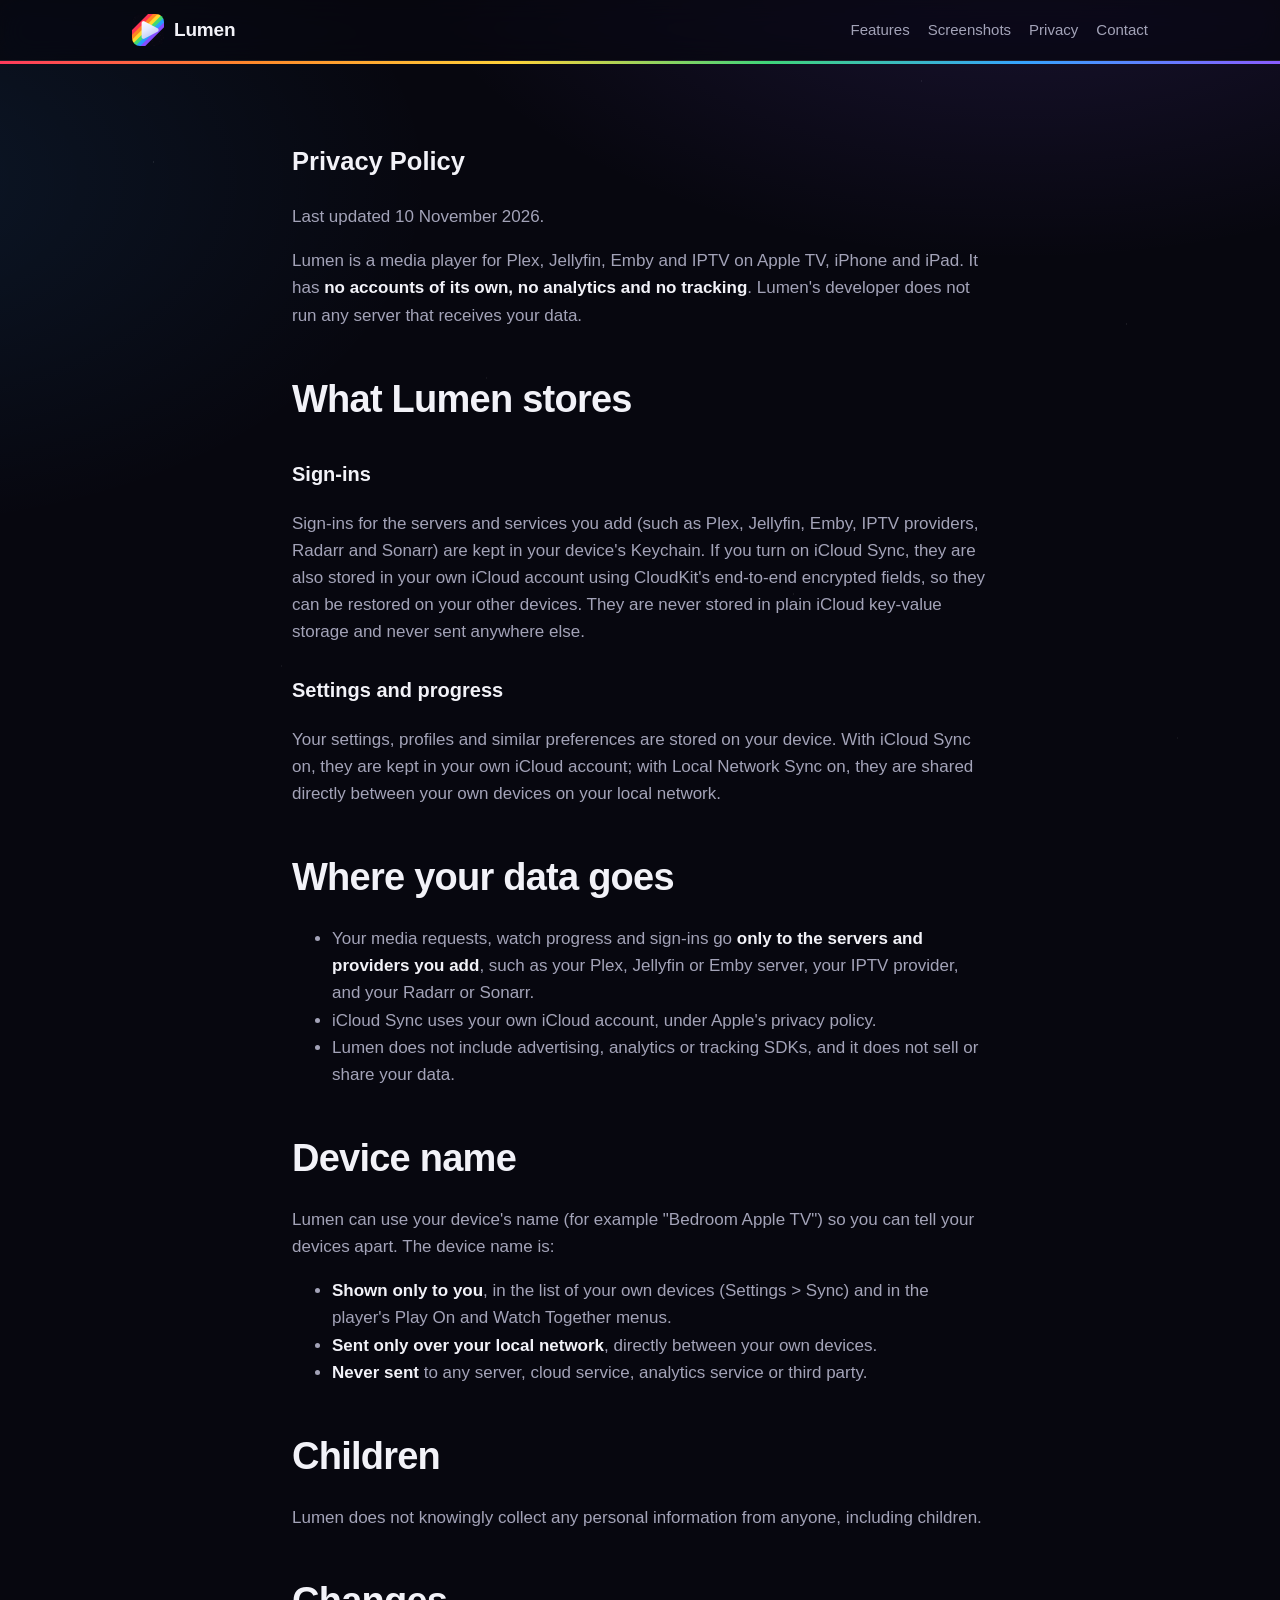
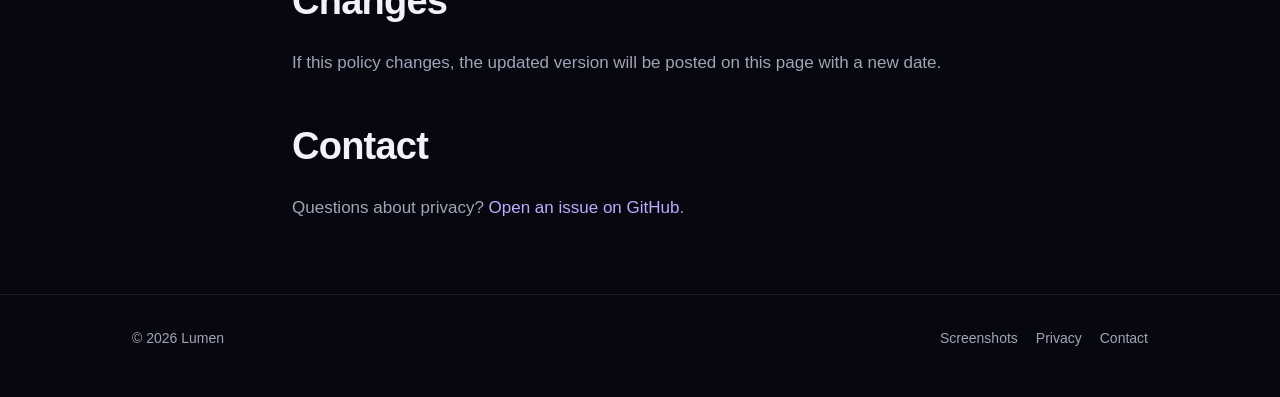
==== privacy/index.html @ 0576697c "Lumen website: home, privacy policy and screenshots page Co-Authored-By: Claude Opus 5.5 <noreply@an" ====
<!doctype html>
<html lang="en">
<head>
  <meta charset="utf-8">
  <meta name="viewport" content="width=device-width, initial-scale=1">
  <title>Privacy Policy – Lumen</title>
  <meta name="description" content="How Lumen handles your data: no analytics, no tracking, no accounts of its own.">
  <meta name="theme-color" content="#07070f">
  <link rel="icon" type="image/png" href="/assets/favicon.png">
  <link rel="stylesheet" href="/assets/style.css">
</head>
<body>
  <header class="site-header">
    <div class="wrap">
      <a class="brand" href="/"><img src="/assets/icon.png" alt="">Lumen</a>
      <nav class="nav">
        <a href="/#features">Features</a>
        <a href="/screenshots/" class="hide-sm">Screenshots</a>
        <a href="/privacy/">Privacy</a>
        <a href="/#contact" class="hide-sm">Contact</a>
      </nav>
    </div>
  </header>
  <div class="rainbow-bar"></div>

  <main>
    <section>
      <div class="wrap prose">
        <h1>Privacy Policy</h1>
        <p>Last updated 10 November 2026.</p>
        <p>Lumen is a media player for Plex, Jellyfin, Emby and IPTV on Apple TV, iPhone and iPad. It has <strong>no accounts of its own, no analytics and no tracking</strong>. Lumen's developer does not run any server that receives your data.</p>

        <h2>What Lumen stores</h2>
        <h3>Sign-ins</h3>
        <p>Sign-ins for the servers and services you add (such as Plex, Jellyfin, Emby, IPTV providers, Radarr and Sonarr) are kept in your device's Keychain. If you turn on iCloud Sync, they are also stored in your own iCloud account using CloudKit's end-to-end encrypted fields, so they can be restored on your other devices. They are never stored in plain iCloud key-value storage and never sent anywhere else.</p>
        <h3>Settings and progress</h3>
        <p>Your settings, profiles and similar preferences are stored on your device. With iCloud Sync on, they are kept in your own iCloud account; with Local Network Sync on, they are shared directly between your own devices on your local network.</p>

        <h2>Where your data goes</h2>
        <ul>
          <li>Your media requests, watch progress and sign-ins go <strong>only to the servers and providers you add</strong>, such as your Plex, Jellyfin or Emby server, your IPTV provider, and your Radarr or Sonarr.</li>
          <li>iCloud Sync uses your own iCloud account, under Apple's privacy policy.</li>
          <li>Lumen does not include advertising, analytics or tracking SDKs, and it does not sell or share your data.</li>
        </ul>

        <h2>Device name</h2>
        <p>Lumen can use your device's name (for example "Bedroom Apple TV") so you can tell your devices apart. The device name is:</p>
        <ul>
          <li><strong>Shown only to you</strong>, in the list of your own devices (Settings &gt; Sync) and in the player's Play On and Watch Together menus.</li>
          <li><strong>Sent only over your local network</strong>, directly between your own devices.</li>
          <li><strong>Never sent</strong> to any server, cloud service, analytics service or third party.</li>
        </ul>

        <h2>Children</h2>
        <p>Lumen does not knowingly collect any personal information from anyone, including children.</p>

        <h2>Changes</h2>
        <p>If this policy changes, the updated version will be posted on this page with a new date.</p>

        <h2>Contact</h2>
        <p>Questions about privacy? <a href="https://github.com/SamPhoenix91/lumen-site/issues">Open an issue on GitHub</a>.</p>
      </div>
    </section>
  </main>

  <footer class="site-footer">
    <div class="wrap">
      <span>© 2026 Lumen</span>
      <nav>
        <a href="/screenshots/">Screenshots</a>
        <a href="/privacy/">Privacy</a>
        <a href="/#contact">Contact</a>
      </nav>
    </div>
  </footer>
</body>
</html>
---- assets/style.css ----
:root {
  --bg: #07070f;
  --bg-2: #0e0e1c;
  --card: rgba(255, 255, 255, 0.045);
  --card-border: rgba(255, 255, 255, 0.09);
  --text: #f2f2f8;
  --muted: #a3a3b8;
  --accent: #8f7cff;
  --rainbow: linear-gradient(90deg, #ff3b5c, #ff8a2a, #ffd23a, #3fd47a, #36a3ff, #8a5cff);
  --radius: 18px;
  --max: 1080px;
  color-scheme: dark;
}

* { box-sizing: border-box; }

html { scroll-behavior: smooth; }

body {
  margin: 0;
  background: var(--bg);
  color: var(--text);
  font: 17px/1.6 -apple-system, BlinkMacSystemFont, "SF Pro Text", "Segoe UI", Roboto, Helvetica, Arial, sans-serif;
  -webkit-font-smoothing: antialiased;
  min-height: 100vh;
  /* faint starfield, like the app icon */
  background-image:
    radial-gradient(1px 1px at 12% 18%, rgba(255,255,255,.55), transparent 60%),
    radial-gradient(1px 1px at 72% 9%, rgba(255,255,255,.45), transparent 60%),
    radial-gradient(1px 1px at 38% 42%, rgba(255,255,255,.35), transparent 60%),
    radial-gradient(1px 1px at 88% 36%, rgba(255,255,255,.5), transparent 60%),
    radial-gradient(1px 1px at 22% 74%, rgba(255,255,255,.35), transparent 60%),
    radial-gradient(1px 1px at 62% 66%, rgba(255,255,255,.45), transparent 60%),
    radial-gradient(1px 1px at 92% 82%, rgba(255,255,255,.35), transparent 60%),
    radial-gradient(1px 1px at 5% 48%, rgba(255,255,255,.4), transparent 60%),
    radial-gradient(900px 500px at 80% -10%, rgba(138, 92, 255, 0.16), transparent 70%),
    radial-gradient(800px 500px at -10% 20%, rgba(54, 163, 255, 0.10), transparent 70%);
  background-attachment: fixed;
}

a { color: #b9adff; text-decoration: none; }
a:hover { text-decoration: underline; }

.wrap { max-width: var(--max); margin: 0 auto; padding: 0 16px; }
@media (min-width: 720px) { .wrap { padding: 0 32px; } }

/* Header */
.site-header {
  position: sticky; top: 0; z-index: 10;
  backdrop-filter: saturate(160%) blur(14px);
  -webkit-backdrop-filter: saturate(160%) blur(14px);
  background: rgba(7, 7, 15, 0.72);
  border-bottom: 1px solid var(--card-border);
}
.site-header .wrap { display: flex; align-items: center; justify-content: space-between; height: 60px; gap: 16px; }
.brand { display: flex; align-items: center; gap: 10px; color: var(--text); font-weight: 700; font-size: 19px; letter-spacing: -0.01em; }
.brand:hover { text-decoration: none; }
.brand img { width: 32px; height: 32px; border-radius: 8px; }
.nav { display: flex; gap: 18px; font-size: 15px; }
.nav a { color: var(--muted); }
.nav a:hover { color: var(--text); text-decoration: none; }
@media (max-width: 520px) { .nav .hide-sm { display: none; } }

/* Rainbow rule */
.rainbow-bar { height: 3px; background: var(--rainbow); }

/* Hero */
.hero { padding: 72px 0 56px; text-align: center; }
.hero img.icon {
  width: 132px; height: 132px; border-radius: 30px;
  box-shadow: 0 20px 60px rgba(138, 92, 255, 0.35), 0 0 0 1px rgba(255,255,255,.08);
}
.hero h1 { font-size: clamp(40px, 8vw, 68px); line-height: 1.05; margin: 28px 0 14px; letter-spacing: -0.03em; }
.grad { background: var(--rainbow); -webkit-background-clip: text; background-clip: text; color: transparent; }
.hero p.lede { font-size: clamp(18px, 2.4vw, 22px); color: var(--muted); max-width: 720px; margin: 0 auto; }
.chips { display: flex; flex-wrap: wrap; justify-content: center; gap: 8px; margin-top: 28px; }
.chip { font-size: 14px; padding: 6px 12px; border-radius: 999px; background: var(--card); border: 1px solid var(--card-border); color: var(--text); }

/* Sections */
section { padding: 56px 0; }
section h2 { font-size: clamp(28px, 4.5vw, 38px); letter-spacing: -0.02em; margin: 0 0 8px; }
section .sub { color: var(--muted); margin: 0 0 32px; max-width: 760px; }

.grid { display: grid; gap: 16px; grid-template-columns: 1fr; }
@media (min-width: 640px) { .grid { grid-template-columns: repeat(2, 1fr); } }
@media (min-width: 960px) { .grid.three { grid-template-columns: repeat(3, 1fr); } }

.card {
  background: var(--card);
  border: 1px solid var(--card-border);
  border-radius: var(--radius);
  padding: 22px;
}
.card h3 { margin: 0 0 6px; font-size: 18px; letter-spacing: -0.01em; }
.card p { margin: 0; color: var(--muted); font-size: 15.5px; }
.card .dot { display: inline-block; width: 10px; height: 10px; border-radius: 50%; margin-right: 8px; vertical-align: 1px; }

.c1 { background: #ff3b5c; } .c2 { background: #ff8a2a; } .c3 { background: #ffd23a; }
.c4 { background: #3fd47a; } .c5 { background: #36a3ff; } .c6 { background: #8a5cff; }

/* Privacy */
.privacy { border-top: 1px solid var(--card-border); }
.privacy ul { padding-left: 20px; margin: 0; }
.privacy li { margin: 0 0 10px; color: var(--muted); }
.privacy li strong { color: var(--text); }
.prose { max-width: 760px; }
.prose h2 { margin-top: 40px; }
.prose h3 { margin-top: 28px; font-size: 20px; }
.prose p, .prose li { color: var(--muted); }
.prose strong { color: var(--text); }

/* Screenshots */
.shots { display: grid; gap: 16px; grid-template-columns: 1fr; }
@media (min-width: 720px) { .shots { grid-template-columns: repeat(2, 1fr); } }
.shots figure { margin: 0; }
.shots img { width: 100%; height: auto; border-radius: 14px; border: 1px solid var(--card-border); display: block; }
.shots figcaption { color: var(--muted); font-size: 14px; margin-top: 8px; }
.empty { color: var(--muted); padding: 40px 22px; text-align: center; }

/* Footer */
.site-footer { border-top: 1px solid var(--card-border); padding: 32px 0 48px; color: var(--muted); font-size: 14px; }
.site-footer .wrap { display: flex; flex-wrap: wrap; justify-content: space-between; gap: 12px; }
.site-footer nav { display: flex; gap: 18px; }
.site-footer a { color: var(--muted); }
.site-footer a:hover { color: var(--text); }
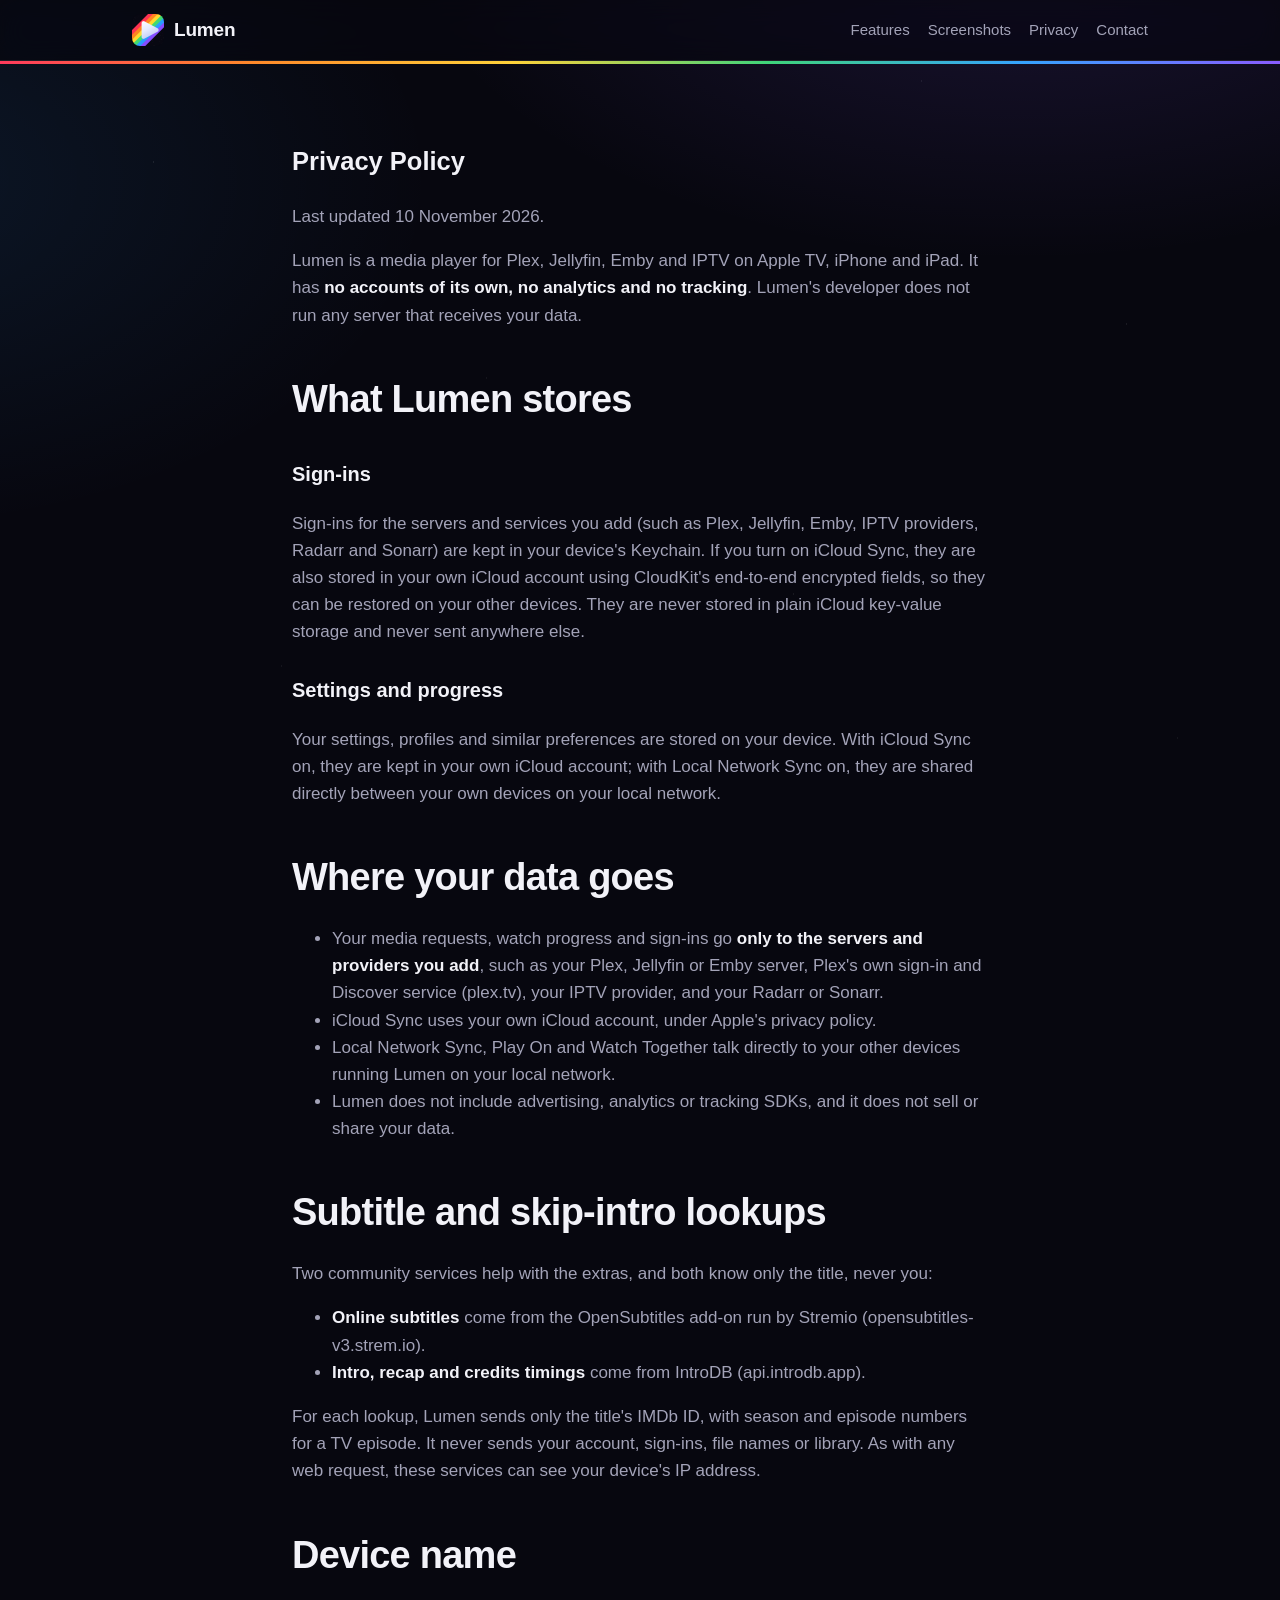
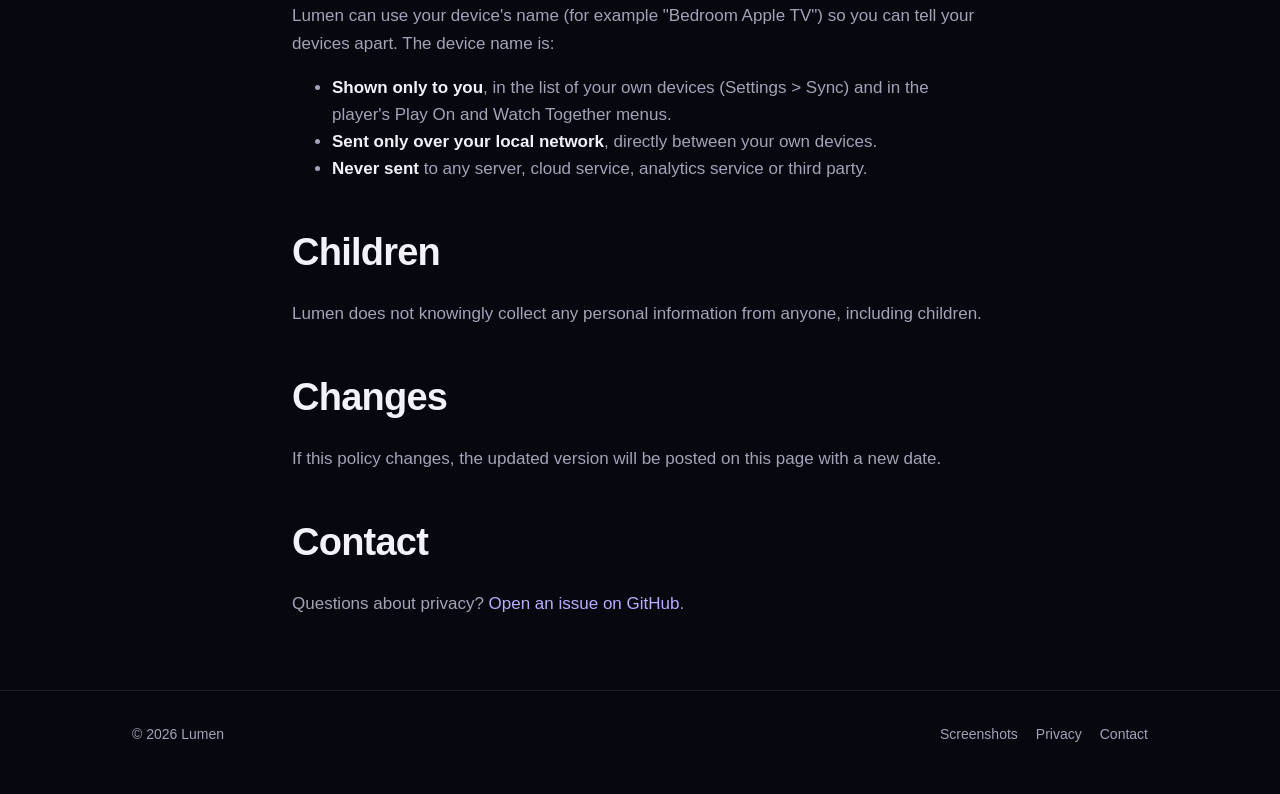
==== commit ef6fbb24: "Name the subtitle and skip-intro lookups Co-Authored-By: Claude Opus 5.5 <noreply@anthropic.com>" ====
--- a/privacy/index.html
+++ b/privacy/index.html
@@ -38,10 +38,19 @@
 
         <h2>Where your data goes</h2>
         <ul>
-          <li>Your media requests, watch progress and sign-ins go <strong>only to the servers and providers you add</strong>, such as your Plex, Jellyfin or Emby server, your IPTV provider, and your Radarr or Sonarr.</li>
+          <li>Your media requests, watch progress and sign-ins go <strong>only to the servers and providers you add</strong>, such as your Plex, Jellyfin or Emby server, Plex's own sign-in and Discover service (plex.tv), your IPTV provider, and your Radarr or Sonarr.</li>
           <li>iCloud Sync uses your own iCloud account, under Apple's privacy policy.</li>
+          <li>Local Network Sync, Play On and Watch Together talk directly to your other devices running Lumen on your local network.</li>
           <li>Lumen does not include advertising, analytics or tracking SDKs, and it does not sell or share your data.</li>
         </ul>
+
+        <h2>Subtitle and skip-intro lookups</h2>
+        <p>Two community services help with the extras, and both know only the title, never you:</p>
+        <ul>
+          <li><strong>Online subtitles</strong> come from the OpenSubtitles add-on run by Stremio (opensubtitles-v3.strem.io).</li>
+          <li><strong>Intro, recap and credits timings</strong> come from IntroDB (api.introdb.app).</li>
+        </ul>
+        <p>For each lookup, Lumen sends only the title's IMDb ID, with season and episode numbers for a TV episode. It never sends your account, sign-ins, file names or library. As with any web request, these services can see your device's IP address.</p>
 
         <h2>Device name</h2>
         <p>Lumen can use your device's name (for example "Bedroom Apple TV") so you can tell your devices apart. The device name is:</p>
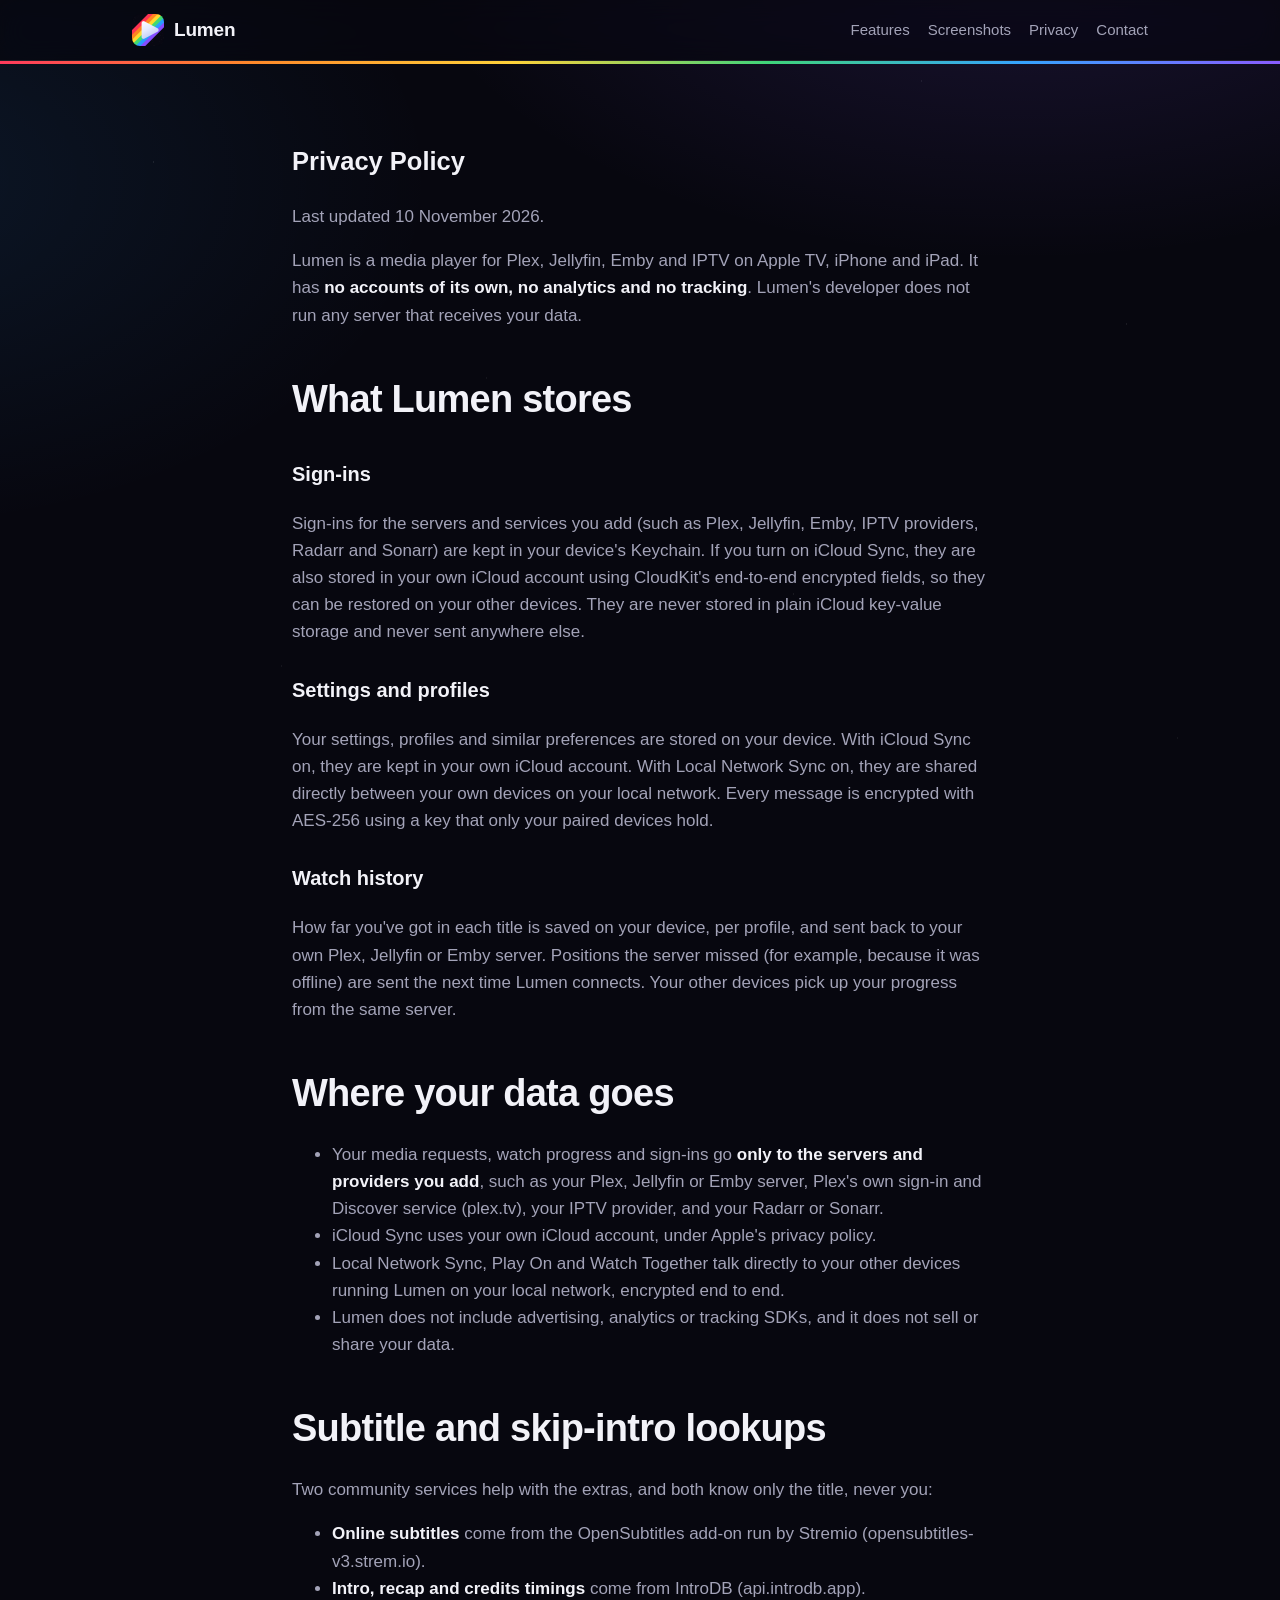
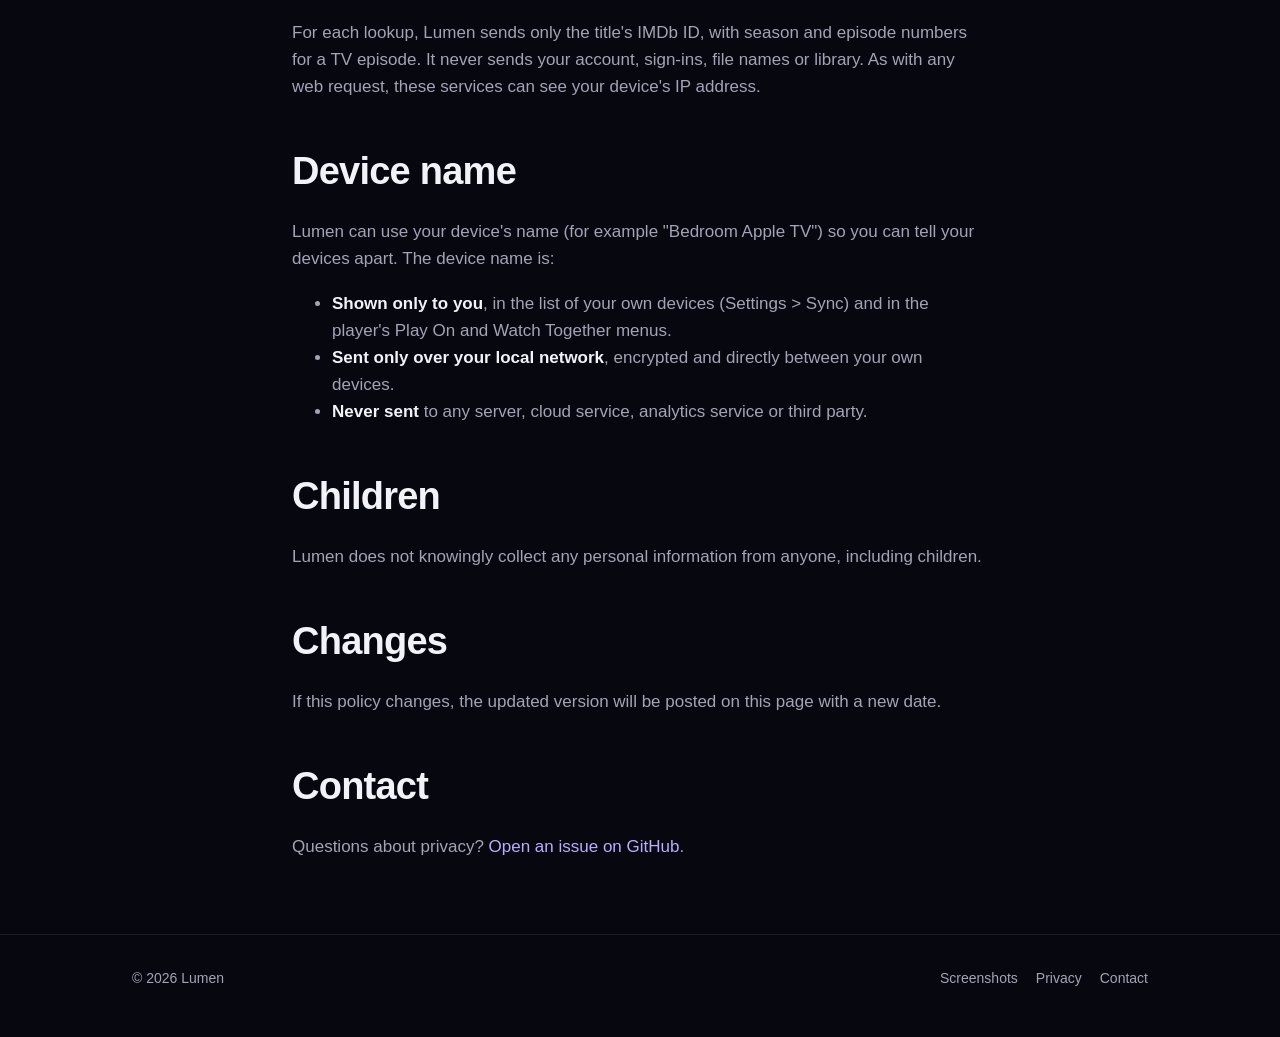
==== commit e3341c73: "Coming soon badge, profiles for every server, encrypted sync and watch history Co-Authored-By: Claud" ====
--- a/privacy/index.html
+++ b/privacy/index.html
@@ -33,14 +33,16 @@
         <h2>What Lumen stores</h2>
         <h3>Sign-ins</h3>
         <p>Sign-ins for the servers and services you add (such as Plex, Jellyfin, Emby, IPTV providers, Radarr and Sonarr) are kept in your device's Keychain. If you turn on iCloud Sync, they are also stored in your own iCloud account using CloudKit's end-to-end encrypted fields, so they can be restored on your other devices. They are never stored in plain iCloud key-value storage and never sent anywhere else.</p>
-        <h3>Settings and progress</h3>
-        <p>Your settings, profiles and similar preferences are stored on your device. With iCloud Sync on, they are kept in your own iCloud account; with Local Network Sync on, they are shared directly between your own devices on your local network.</p>
+        <h3>Settings and profiles</h3>
+        <p>Your settings, profiles and similar preferences are stored on your device. With iCloud Sync on, they are kept in your own iCloud account. With Local Network Sync on, they are shared directly between your own devices on your local network. Every message is encrypted with AES-256 using a key that only your paired devices hold.</p>
+        <h3>Watch history</h3>
+        <p>How far you've got in each title is saved on your device, per profile, and sent back to your own Plex, Jellyfin or Emby server. Positions the server missed (for example, because it was offline) are sent the next time Lumen connects. Your other devices pick up your progress from the same server.</p>
 
         <h2>Where your data goes</h2>
         <ul>
           <li>Your media requests, watch progress and sign-ins go <strong>only to the servers and providers you add</strong>, such as your Plex, Jellyfin or Emby server, Plex's own sign-in and Discover service (plex.tv), your IPTV provider, and your Radarr or Sonarr.</li>
           <li>iCloud Sync uses your own iCloud account, under Apple's privacy policy.</li>
-          <li>Local Network Sync, Play On and Watch Together talk directly to your other devices running Lumen on your local network.</li>
+          <li>Local Network Sync, Play On and Watch Together talk directly to your other devices running Lumen on your local network, encrypted end to end.</li>
           <li>Lumen does not include advertising, analytics or tracking SDKs, and it does not sell or share your data.</li>
         </ul>
 
@@ -56,7 +58,7 @@
         <p>Lumen can use your device's name (for example "Bedroom Apple TV") so you can tell your devices apart. The device name is:</p>
         <ul>
           <li><strong>Shown only to you</strong>, in the list of your own devices (Settings &gt; Sync) and in the player's Play On and Watch Together menus.</li>
-          <li><strong>Sent only over your local network</strong>, directly between your own devices.</li>
+          <li><strong>Sent only over your local network</strong>, encrypted and directly between your own devices.</li>
           <li><strong>Never sent</strong> to any server, cloud service, analytics service or third party.</li>
         </ul>
 
--- a/assets/style.css
+++ b/assets/style.css
@@ -73,6 +73,13 @@
 .hero h1 { font-size: clamp(40px, 8vw, 68px); line-height: 1.05; margin: 28px 0 14px; letter-spacing: -0.03em; }
 .grad { background: var(--rainbow); -webkit-background-clip: text; background-clip: text; color: transparent; }
 .hero p.lede { font-size: clamp(18px, 2.4vw, 22px); color: var(--muted); max-width: 720px; margin: 0 auto; }
+.soon {
+  display: inline-block; margin: 26px 0 0; padding: 7px 18px; border-radius: 999px;
+  border: 1px solid transparent;
+  background: linear-gradient(var(--bg), var(--bg)) padding-box, var(--rainbow) border-box;
+  box-shadow: 0 6px 24px rgba(138, 92, 255, 0.25);
+  color: var(--text); font-size: 15px; font-weight: 600; letter-spacing: 0.02em;
+}
 .chips { display: flex; flex-wrap: wrap; justify-content: center; gap: 8px; margin-top: 28px; }
 .chip { font-size: 14px; padding: 6px 12px; border-radius: 999px; background: var(--card); border: 1px solid var(--card-border); color: var(--text); }
 
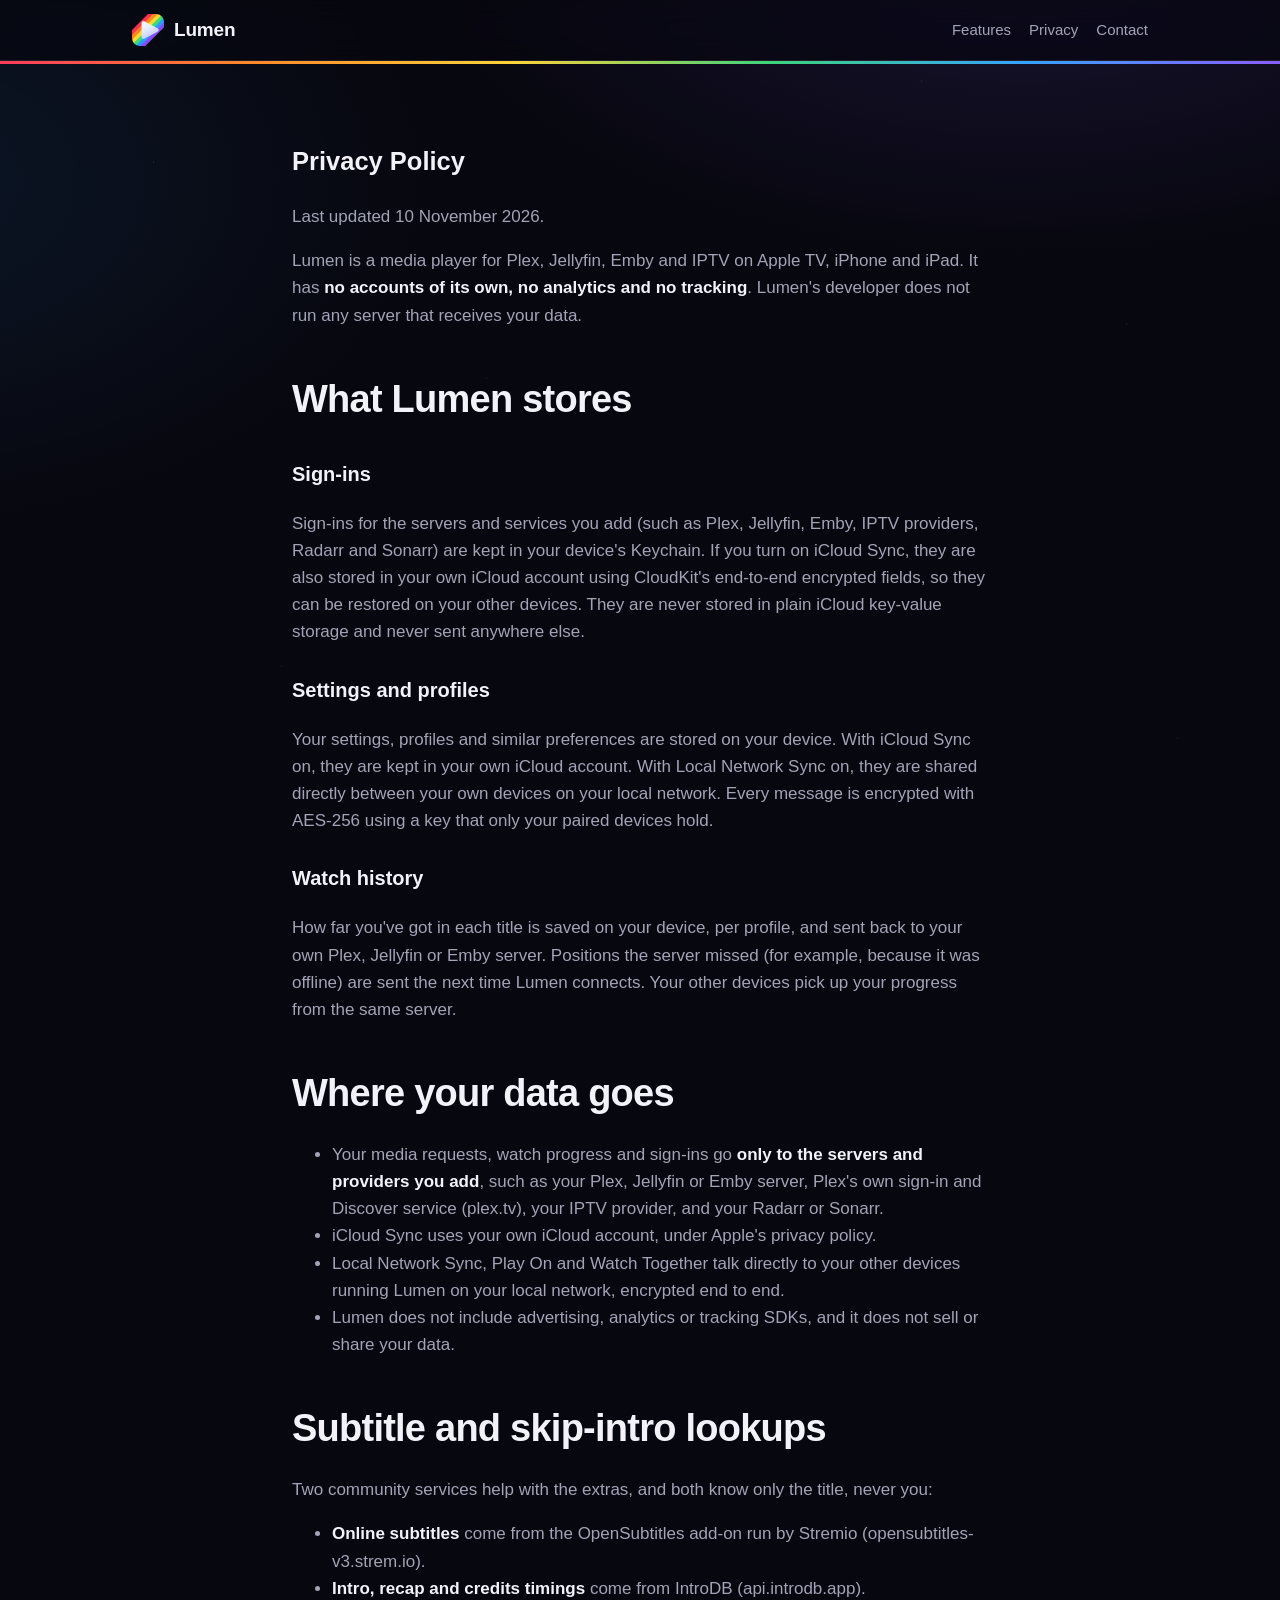
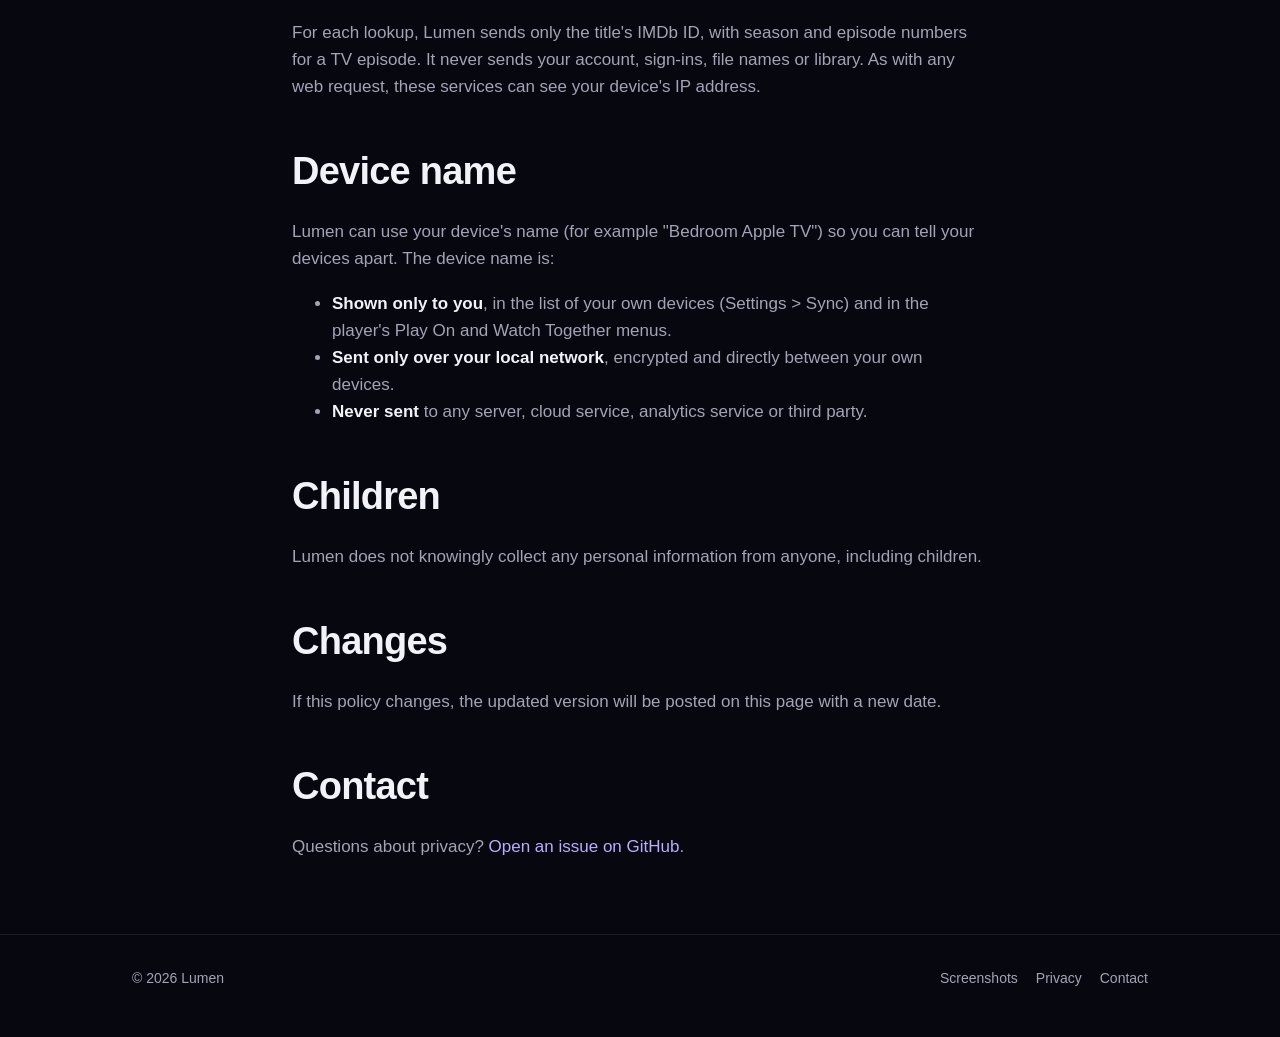
==== commit 06e15c7c: "Hide Screenshots from the nav bar for now Co-Authored-By: Claude Opus 5.5 <noreply@anthropic.com>" ====
--- a/privacy/index.html
+++ b/privacy/index.html
@@ -15,7 +15,6 @@
       <a class="brand" href="/"><img src="/assets/icon.png" alt="">Lumen</a>
       <nav class="nav">
         <a href="/#features">Features</a>
-        <a href="/screenshots/" class="hide-sm">Screenshots</a>
         <a href="/privacy/">Privacy</a>
         <a href="/#contact" class="hide-sm">Contact</a>
       </nav>
--- a/assets/style.css
+++ b/assets/style.css
@@ -120,7 +120,7 @@
 .shots { display: grid; gap: 16px; grid-template-columns: 1fr; }
 @media (min-width: 720px) { .shots { grid-template-columns: repeat(2, 1fr); } }
 .shots figure { margin: 0; }
-.shots img { width: 100%; height: auto; border-radius: 14px; border: 1px solid var(--card-border); display: block; }
+.shots img { max-width: 100%; height: auto; border-radius: 14px; border: 1px solid var(--card-border); display: block; }
 .shots figcaption { color: var(--muted); font-size: 14px; margin-top: 8px; }
 .empty { color: var(--muted); padding: 40px 22px; text-align: center; }
 
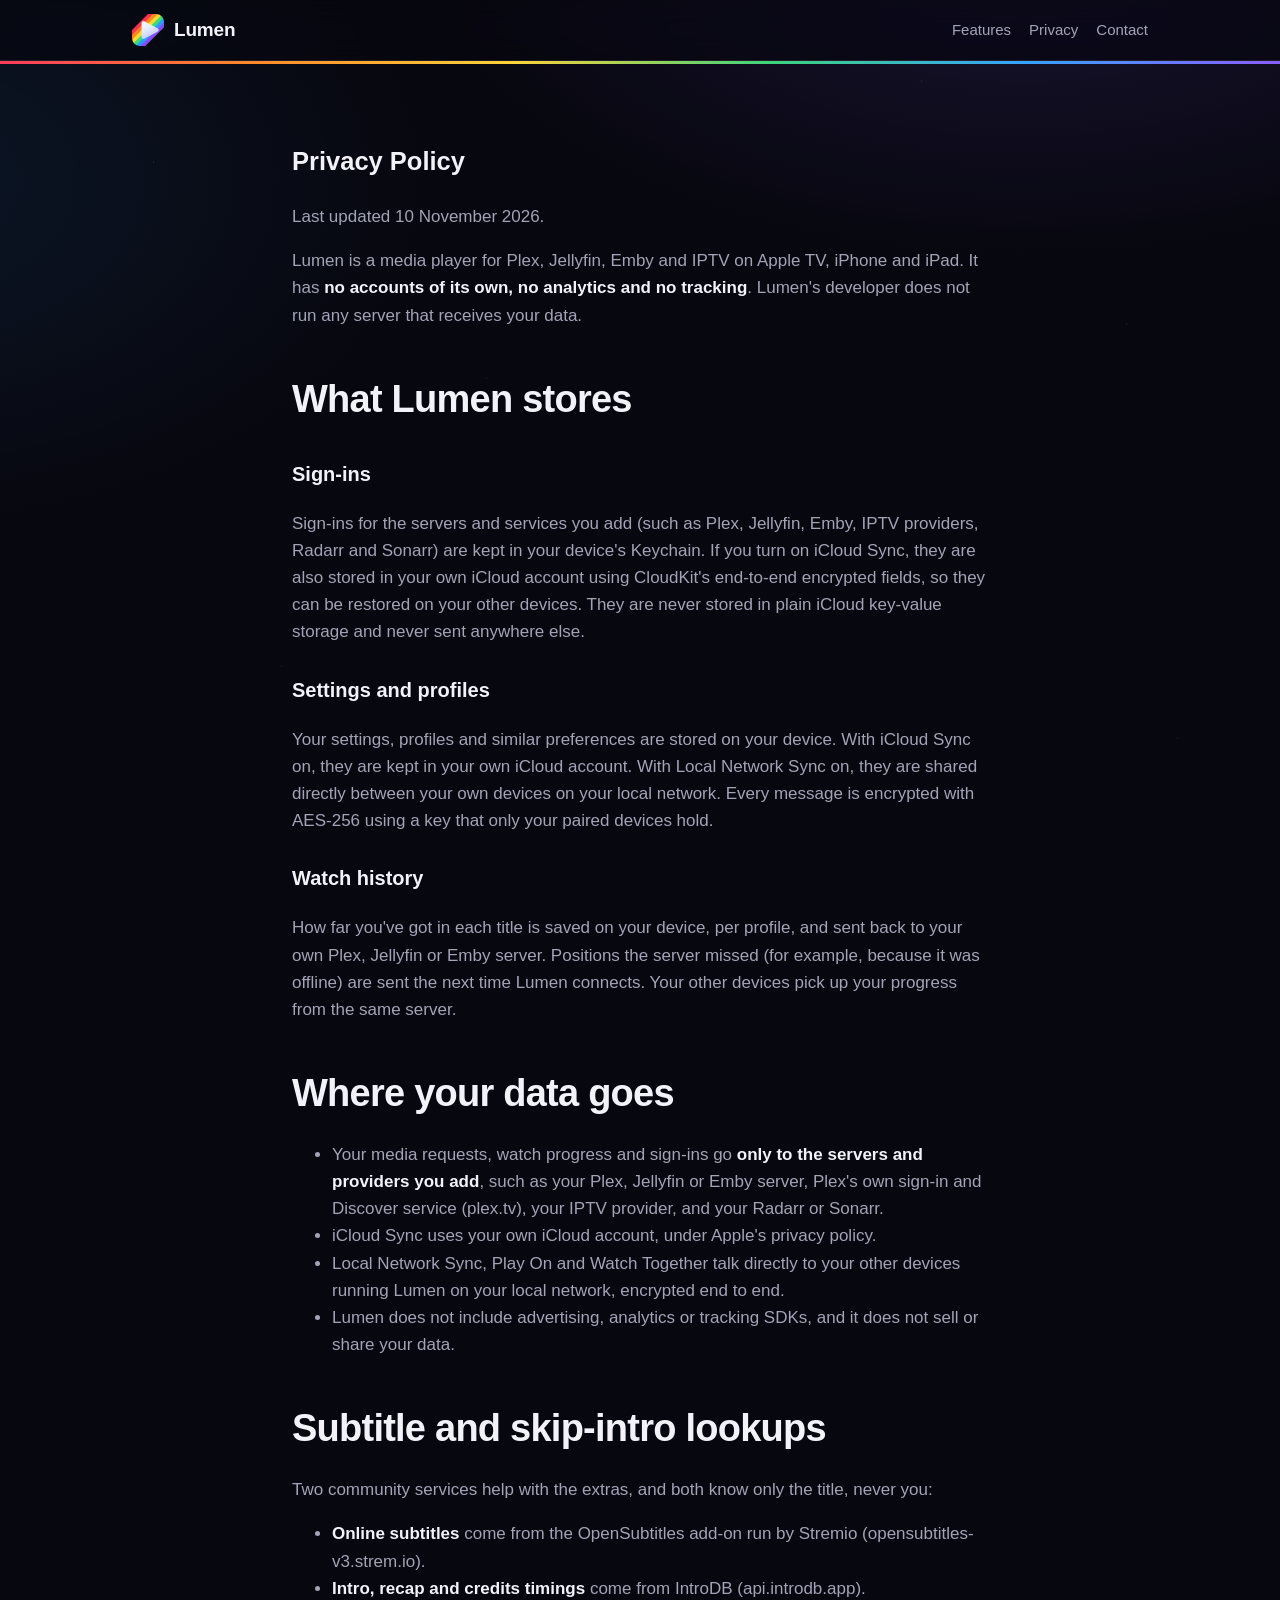
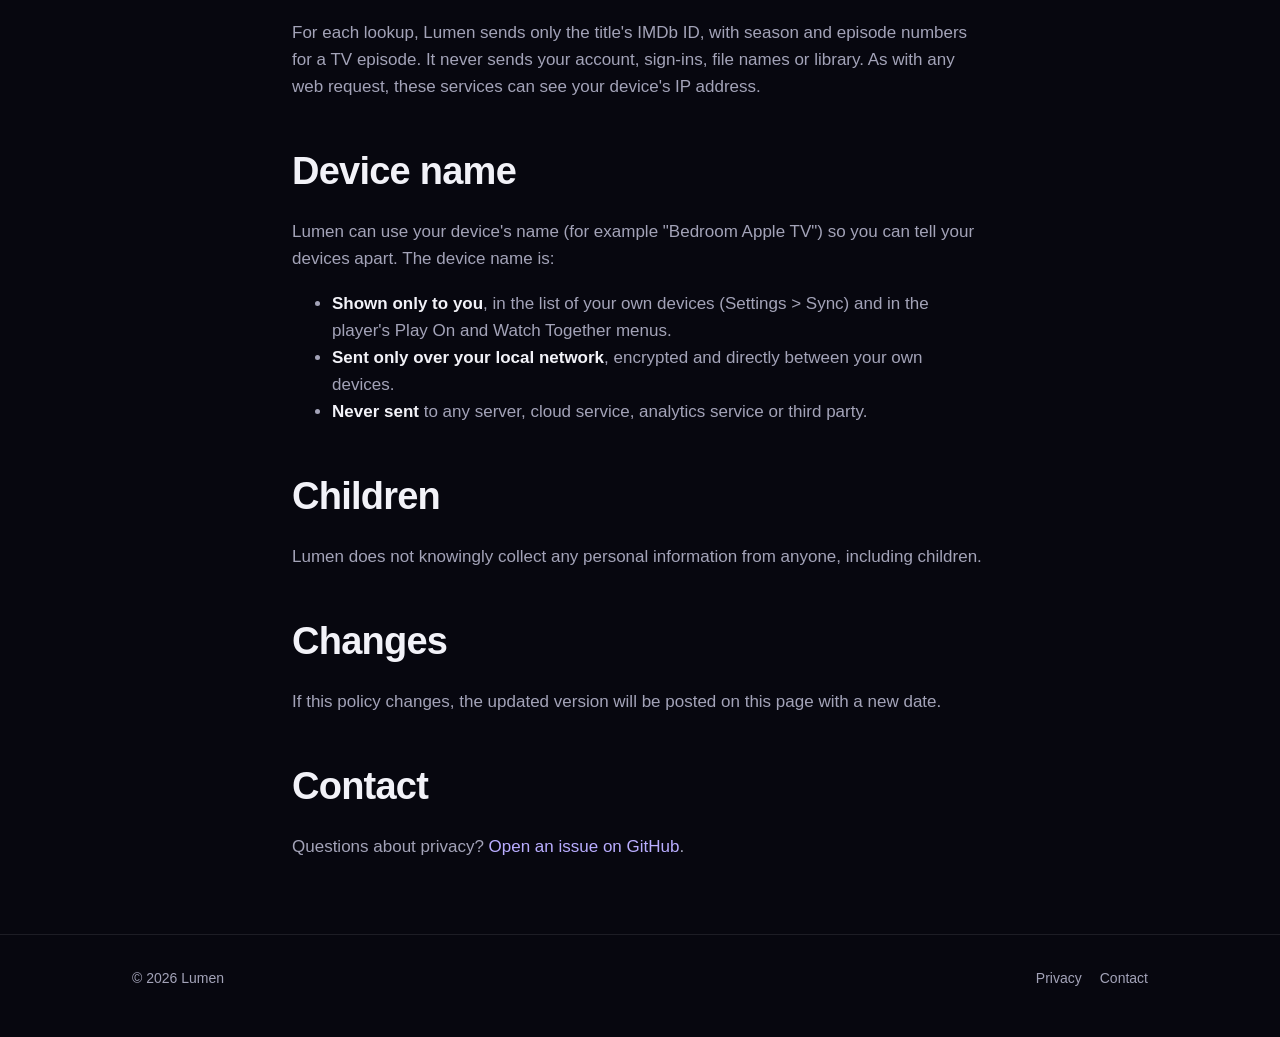
==== commit b5d39111: "Rename screenshot past a cached 404; hide Screenshots from the footer Co-Authored-By: Claude Opus 5." ====
--- a/privacy/index.html
+++ b/privacy/index.html
@@ -77,7 +77,6 @@
     <div class="wrap">
       <span>© 2026 Lumen</span>
       <nav>
-        <a href="/screenshots/">Screenshots</a>
         <a href="/privacy/">Privacy</a>
         <a href="/#contact">Contact</a>
       </nav>
